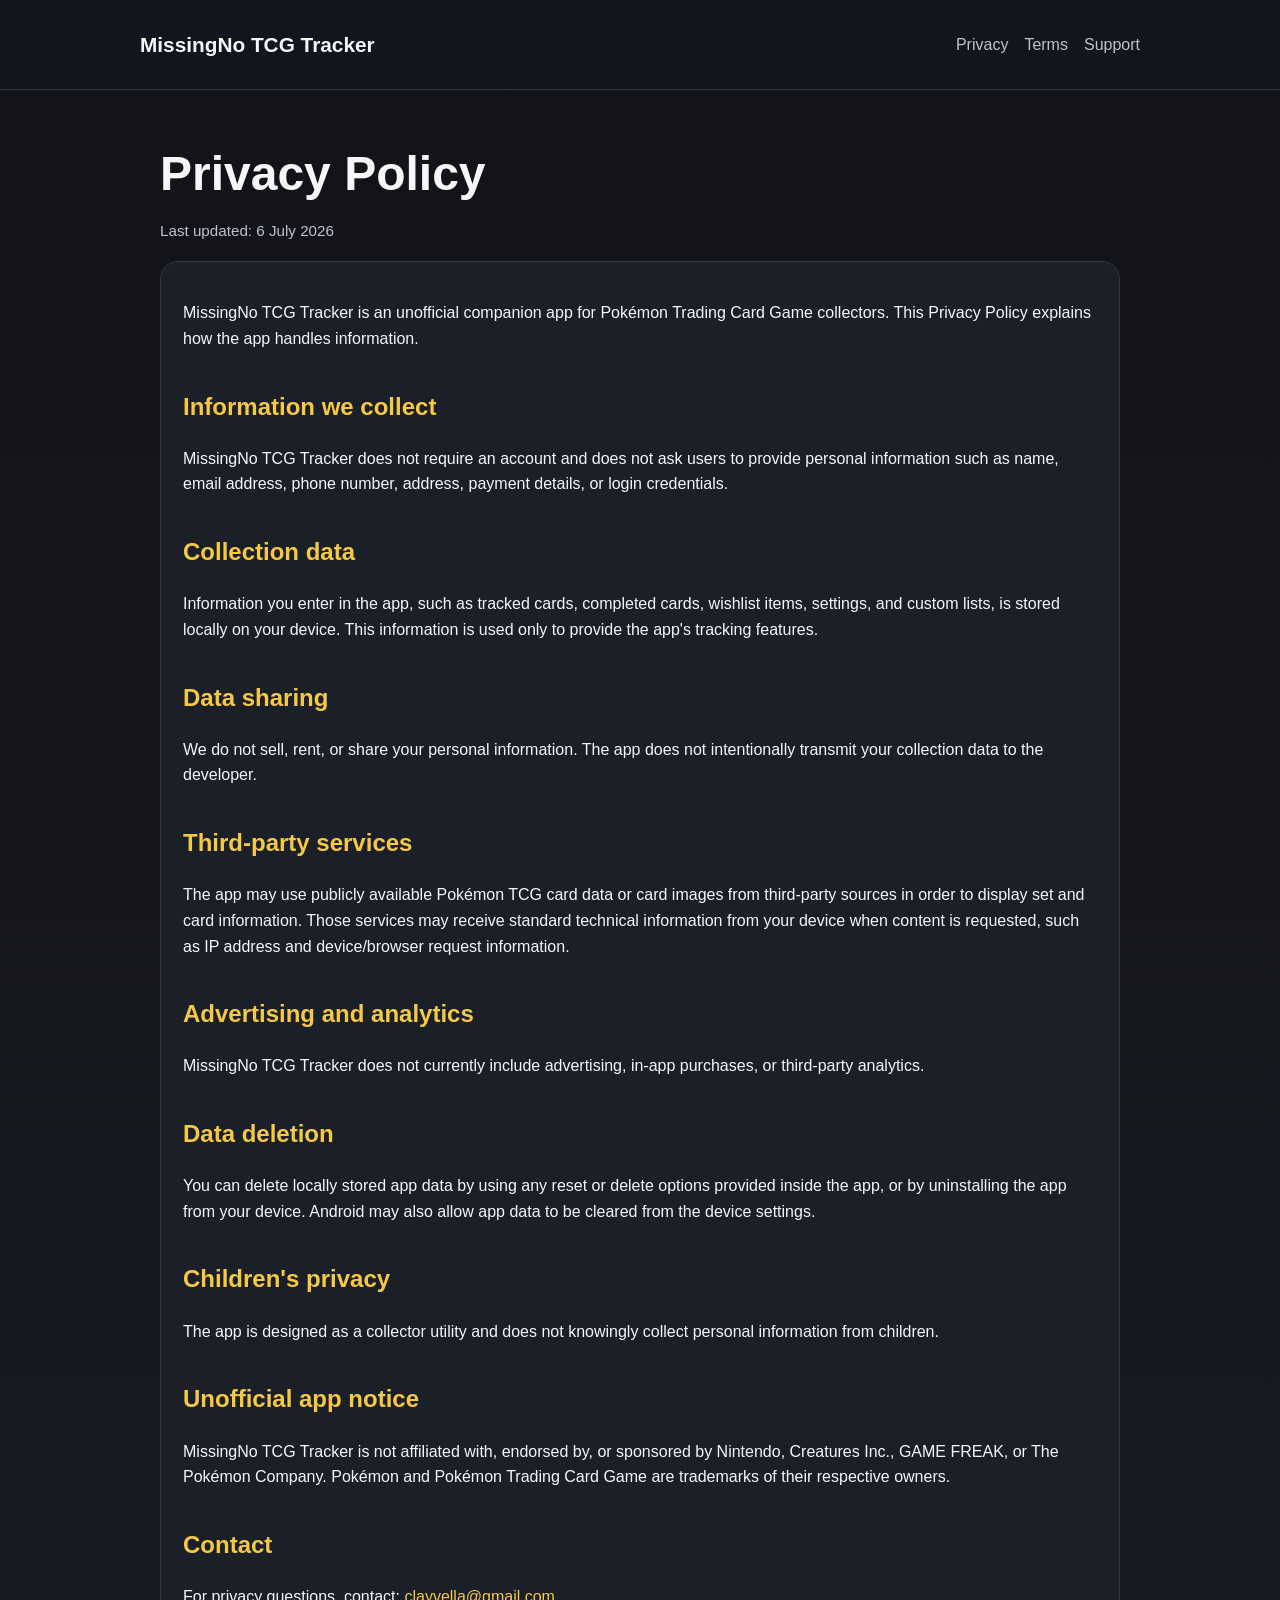
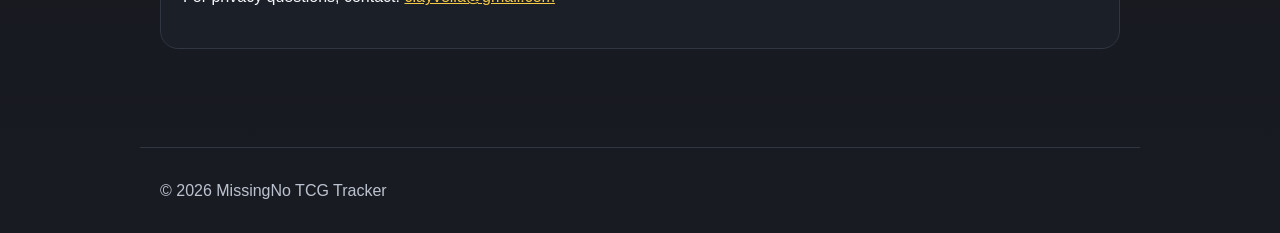
==== privacy-policy.html @ 8db65860 "Add files via upload Initial website for MissingNo TCG Tracker" ====
<!doctype html><html lang="en"><head><meta charset="utf-8"><meta name="viewport" content="width=device-width,initial-scale=1"><title>Privacy Policy - MissingNo TCG Tracker</title><link rel="stylesheet" href="styles.css"></head><body><header><nav><a class="brand" href="index.html">MissingNo TCG Tracker</a><div class="links"><a href="privacy-policy.html">Privacy</a><a href="terms.html">Terms</a><a href="support.html">Support</a></div></nav></header><main><h1>Privacy Policy</h1><p class="note">Last updated: 6 July 2026</p><div class="card"><p>MissingNo TCG Tracker is an unofficial companion app for Pokémon Trading Card Game collectors. This Privacy Policy explains how the app handles information.</p><h2>Information we collect</h2><p>MissingNo TCG Tracker does not require an account and does not ask users to provide personal information such as name, email address, phone number, address, payment details, or login credentials.</p><h2>Collection data</h2><p>Information you enter in the app, such as tracked cards, completed cards, wishlist items, settings, and custom lists, is stored locally on your device. This information is used only to provide the app's tracking features.</p><h2>Data sharing</h2><p>We do not sell, rent, or share your personal information. The app does not intentionally transmit your collection data to the developer.</p><h2>Third-party services</h2><p>The app may use publicly available Pokémon TCG card data or card images from third-party sources in order to display set and card information. Those services may receive standard technical information from your device when content is requested, such as IP address and device/browser request information.</p><h2>Advertising and analytics</h2><p>MissingNo TCG Tracker does not currently include advertising, in-app purchases, or third-party analytics.</p><h2>Data deletion</h2><p>You can delete locally stored app data by using any reset or delete options provided inside the app, or by uninstalling the app from your device. Android may also allow app data to be cleared from the device settings.</p><h2>Children's privacy</h2><p>The app is designed as a collector utility and does not knowingly collect personal information from children.</p><h2>Unofficial app notice</h2><p>MissingNo TCG Tracker is not affiliated with, endorsed by, or sponsored by Nintendo, Creatures Inc., GAME FREAK, or The Pokémon Company. Pokémon and Pokémon Trading Card Game are trademarks of their respective owners.</p><h2>Contact</h2><p>For privacy questions, contact: <a href="mailto:clayvella@gmail.com">clayvella@gmail.com</a></p></div></main><footer>© 2026 MissingNo TCG Tracker</footer></body></html>
---- styles.css ----
:root{--bg:#111318;--panel:#1b1f27;--text:#f5f7fb;--muted:#bcc3d0;--accent:#f6c945;--accent2:#e84d4d;--line:#303642}*{box-sizing:border-box}body{margin:0;font-family:Arial,Helvetica,sans-serif;background:linear-gradient(180deg,#111318,#191b22);color:var(--text);line-height:1.6}a{color:var(--accent)}header{padding:28px 20px;border-bottom:1px solid var(--line);background:#12151b;position:sticky;top:0;z-index:5}nav{max-width:1000px;margin:auto;display:flex;align-items:center;justify-content:space-between;gap:16px;flex-wrap:wrap}.brand{font-weight:800;font-size:1.3rem;color:var(--text);text-decoration:none}.links a{margin-left:16px;text-decoration:none;color:var(--muted)}.links a:hover{color:var(--accent)}main{max-width:1000px;margin:auto;padding:40px 20px}.hero{display:grid;grid-template-columns:1.1fr .9fr;gap:32px;align-items:center}.badge{display:inline-block;background:#2a2411;color:var(--accent);border:1px solid #66531a;border-radius:999px;padding:6px 12px;font-size:.9rem}h1{font-size:3rem;line-height:1.1;margin:18px 0}h2{margin-top:36px;color:var(--accent)}.lead{font-size:1.15rem;color:var(--muted)}.card{background:var(--panel);border:1px solid var(--line);border-radius:18px;padding:22px;margin:18px 0}.grid{display:grid;grid-template-columns:repeat(auto-fit,minmax(220px,1fr));gap:16px}.screens{display:grid;grid-template-columns:repeat(auto-fit,minmax(145px,1fr));gap:14px;margin-top:24px}.screens img,.phone img{width:100%;border-radius:22px;border:1px solid var(--line);box-shadow:0 10px 35px rgba(0,0,0,.35)}.phone{max-width:280px;margin:auto}.button{display:inline-block;background:var(--accent);color:#171717;text-decoration:none;font-weight:700;border-radius:12px;padding:12px 18px;margin-top:12px}.note{font-size:.95rem;color:var(--muted)}footer{max-width:1000px;margin:40px auto 0;padding:30px 20px;border-top:1px solid var(--line);color:var(--muted)}@media(max-width:760px){.hero{grid-template-columns:1fr}h1{font-size:2.2rem}.links a{margin-left:10px}}
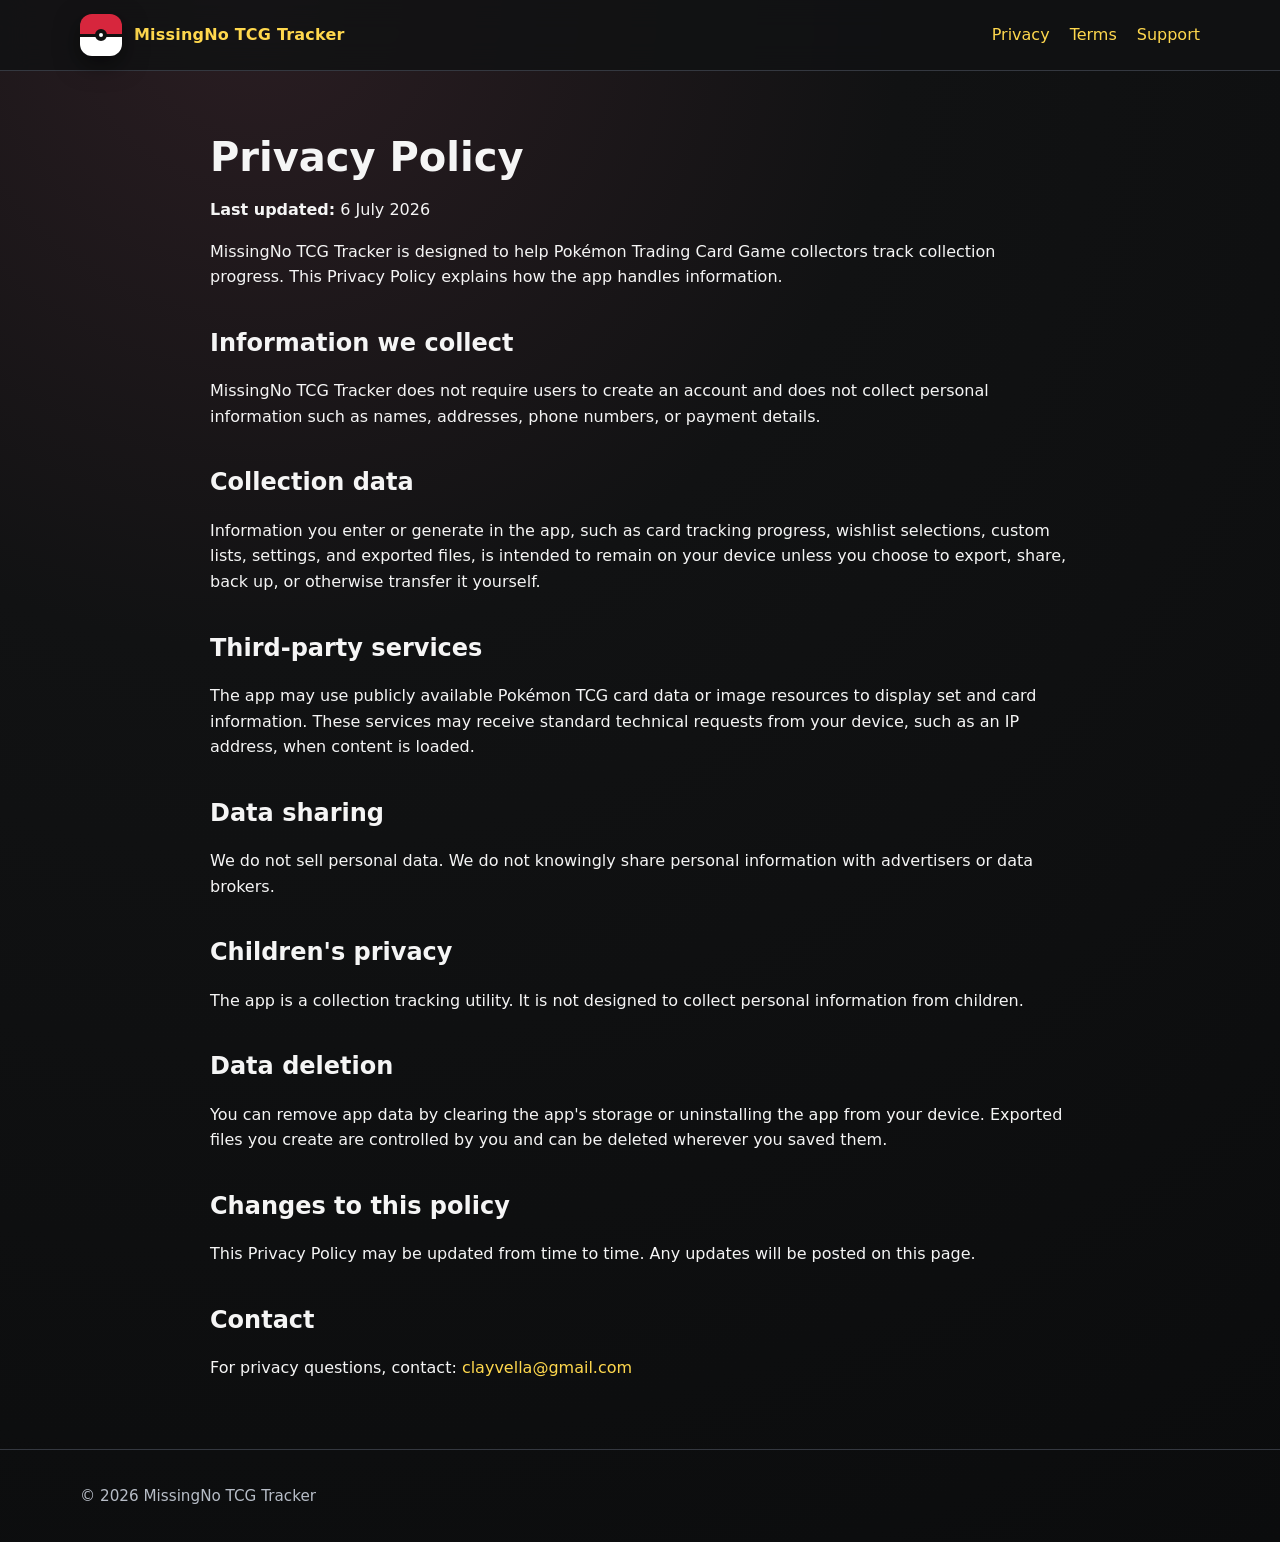
==== commit 26312740: "Add files via upload Second version" ====
--- a/privacy-policy.html
+++ b/privacy-policy.html
@@ -1 +1 @@
-<!doctype html><html lang="en"><head><meta charset="utf-8"><meta name="viewport" content="width=device-width,initial-scale=1"><title>Privacy Policy - MissingNo TCG Tracker</title><link rel="stylesheet" href="styles.css"></head><body><header><nav><a class="brand" href="index.html">MissingNo TCG Tracker</a><div class="links"><a href="privacy-policy.html">Privacy</a><a href="terms.html">Terms</a><a href="support.html">Support</a></div></nav></header><main><h1>Privacy Policy</h1><p class="note">Last updated: 6 July 2026</p><div class="card"><p>MissingNo TCG Tracker is an unofficial companion app for Pokémon Trading Card Game collectors. This Privacy Policy explains how the app handles information.</p><h2>Information we collect</h2><p>MissingNo TCG Tracker does not require an account and does not ask users to provide personal information such as name, email address, phone number, address, payment details, or login credentials.</p><h2>Collection data</h2><p>Information you enter in the app, such as tracked cards, completed cards, wishlist items, settings, and custom lists, is stored locally on your device. This information is used only to provide the app's tracking features.</p><h2>Data sharing</h2><p>We do not sell, rent, or share your personal information. The app does not intentionally transmit your collection data to the developer.</p><h2>Third-party services</h2><p>The app may use publicly available Pokémon TCG card data or card images from third-party sources in order to display set and card information. Those services may receive standard technical information from your device when content is requested, such as IP address and device/browser request information.</p><h2>Advertising and analytics</h2><p>MissingNo TCG Tracker does not currently include advertising, in-app purchases, or third-party analytics.</p><h2>Data deletion</h2><p>You can delete locally stored app data by using any reset or delete options provided inside the app, or by uninstalling the app from your device. Android may also allow app data to be cleared from the device settings.</p><h2>Children's privacy</h2><p>The app is designed as a collector utility and does not knowingly collect personal information from children.</p><h2>Unofficial app notice</h2><p>MissingNo TCG Tracker is not affiliated with, endorsed by, or sponsored by Nintendo, Creatures Inc., GAME FREAK, or The Pokémon Company. Pokémon and Pokémon Trading Card Game are trademarks of their respective owners.</p><h2>Contact</h2><p>For privacy questions, contact: <a href="mailto:clayvella@gmail.com">clayvella@gmail.com</a></p></div></main><footer>© 2026 MissingNo TCG Tracker</footer></body></html>
+<!doctype html><html lang="en"><head><meta charset="utf-8"><meta name="viewport" content="width=device-width,initial-scale=1"><title>Privacy Policy - MissingNo TCG Tracker</title><link rel="stylesheet" href="styles.css"></head><body><nav class="nav"><div class="wrap"><a class="brand" href="index.html"><span class="ball"></span><span>MissingNo TCG Tracker</span></a><div class="links"><a href="privacy-policy.html">Privacy</a><a href="terms.html">Terms</a><a href="support.html">Support</a></div></div></nav><main class="wrap legal"><h1>Privacy Policy</h1><p><strong>Last updated:</strong> 6 July 2026</p><p>MissingNo TCG Tracker is designed to help Pokémon Trading Card Game collectors track collection progress. This Privacy Policy explains how the app handles information.</p><h2>Information we collect</h2><p>MissingNo TCG Tracker does not require users to create an account and does not collect personal information such as names, addresses, phone numbers, or payment details.</p><h2>Collection data</h2><p>Information you enter or generate in the app, such as card tracking progress, wishlist selections, custom lists, settings, and exported files, is intended to remain on your device unless you choose to export, share, back up, or otherwise transfer it yourself.</p><h2>Third-party services</h2><p>The app may use publicly available Pokémon TCG card data or image resources to display set and card information. These services may receive standard technical requests from your device, such as an IP address, when content is loaded.</p><h2>Data sharing</h2><p>We do not sell personal data. We do not knowingly share personal information with advertisers or data brokers.</p><h2>Children's privacy</h2><p>The app is a collection tracking utility. It is not designed to collect personal information from children.</p><h2>Data deletion</h2><p>You can remove app data by clearing the app's storage or uninstalling the app from your device. Exported files you create are controlled by you and can be deleted wherever you saved them.</p><h2>Changes to this policy</h2><p>This Privacy Policy may be updated from time to time. Any updates will be posted on this page.</p><h2>Contact</h2><p>For privacy questions, contact: <a href="mailto:clayvella@gmail.com">clayvella@gmail.com</a></p></main><footer class="footer"><div class="wrap">© 2026 MissingNo TCG Tracker</div></footer></body></html>
--- a/styles.css
+++ b/styles.css
@@ -1 +1,4 @@
-:root{--bg:#111318;--panel:#1b1f27;--text:#f5f7fb;--muted:#bcc3d0;--accent:#f6c945;--accent2:#e84d4d;--line:#303642}*{box-sizing:border-box}body{margin:0;font-family:Arial,Helvetica,sans-serif;background:linear-gradient(180deg,#111318,#191b22);color:var(--text);line-height:1.6}a{color:var(--accent)}header{padding:28px 20px;border-bottom:1px solid var(--line);background:#12151b;position:sticky;top:0;z-index:5}nav{max-width:1000px;margin:auto;display:flex;align-items:center;justify-content:space-between;gap:16px;flex-wrap:wrap}.brand{font-weight:800;font-size:1.3rem;color:var(--text);text-decoration:none}.links a{margin-left:16px;text-decoration:none;color:var(--muted)}.links a:hover{color:var(--accent)}main{max-width:1000px;margin:auto;padding:40px 20px}.hero{display:grid;grid-template-columns:1.1fr .9fr;gap:32px;align-items:center}.badge{display:inline-block;background:#2a2411;color:var(--accent);border:1px solid #66531a;border-radius:999px;padding:6px 12px;font-size:.9rem}h1{font-size:3rem;line-height:1.1;margin:18px 0}h2{margin-top:36px;color:var(--accent)}.lead{font-size:1.15rem;color:var(--muted)}.card{background:var(--panel);border:1px solid var(--line);border-radius:18px;padding:22px;margin:18px 0}.grid{display:grid;grid-template-columns:repeat(auto-fit,minmax(220px,1fr));gap:16px}.screens{display:grid;grid-template-columns:repeat(auto-fit,minmax(145px,1fr));gap:14px;margin-top:24px}.screens img,.phone img{width:100%;border-radius:22px;border:1px solid var(--line);box-shadow:0 10px 35px rgba(0,0,0,.35)}.phone{max-width:280px;margin:auto}.button{display:inline-block;background:var(--accent);color:#171717;text-decoration:none;font-weight:700;border-radius:12px;padding:12px 18px;margin-top:12px}.note{font-size:.95rem;color:var(--muted)}footer{max-width:1000px;margin:40px auto 0;padding:30px 20px;border-top:1px solid var(--line);color:var(--muted)}@media(max-width:760px){.hero{grid-template-columns:1fr}h1{font-size:2.2rem}.links a{margin-left:10px}}
+:root{
+  --bg:#111213;--panel:#1b1d20;--panel2:#23262a;--text:#f5f5f5;--muted:#b7bdc7;--red:#d7263d;--yellow:#ffd84d;--blue:#3e92cc;--line:#343840;
+}
+*{box-sizing:border-box} body{margin:0;font-family:Inter,system-ui,-apple-system,Segoe UI,Roboto,Arial,sans-serif;background:radial-gradient(circle at 20% 0%,#2a1d22 0,#111213 35%,#0b0c0d 100%);color:var(--text);line-height:1.6} a{color:var(--yellow);text-decoration:none} a:hover{text-decoration:underline}.wrap{width:min(1120px,92vw);margin:auto}.nav{position:sticky;top:0;z-index:10;background:rgba(17,18,19,.85);backdrop-filter:blur(14px);border-bottom:1px solid var(--line)}.nav .wrap{display:flex;align-items:center;justify-content:space-between;padding:14px 0}.brand{display:flex;gap:12px;align-items:center;font-weight:800;letter-spacing:.2px}.ball{width:42px;height:42px;border-radius:12px;background:linear-gradient(#d7263d 0 47%,#111 47% 55%,#fff 55%);box-shadow:0 8px 24px #0008;position:relative}.ball:after{content:"";position:absolute;inset:15px;border-radius:50%;background:#fff;border:4px solid #111}.links{display:flex;gap:20px;flex-wrap:wrap}.hero{padding:72px 0 46px}.hero-grid{display:grid;grid-template-columns:1.05fr .95fr;gap:44px;align-items:center}.eyebrow{color:var(--yellow);font-weight:800;text-transform:uppercase;letter-spacing:.12em;font-size:.8rem}h1{font-size:clamp(2.5rem,6vw,5.5rem);line-height:.95;margin:12px 0 18px}.lead{font-size:1.22rem;color:var(--muted);max-width:650px}.cta{display:flex;gap:14px;flex-wrap:wrap;margin-top:28px}.btn{display:inline-block;padding:13px 18px;border-radius:14px;background:var(--yellow);color:#151515;font-weight:800}.btn.ghost{background:transparent;color:var(--text);border:1px solid var(--line)}.phone-row{display:flex;gap:16px;justify-content:center;align-items:end}.phone{width:min(205px,30vw);border:10px solid #050505;border-radius:34px;overflow:hidden;background:#050505;box-shadow:0 24px 60px #000b;transform:rotate(-3deg)}.phone:nth-child(2){transform:translateY(-26px) rotate(4deg)}.phone img{display:block;width:100%}.section{padding:54px 0;border-top:1px solid var(--line)}h2{font-size:clamp(1.7rem,3vw,2.6rem);margin:0 0 16px}.cards{display:grid;grid-template-columns:repeat(3,1fr);gap:18px}.card{background:linear-gradient(180deg,var(--panel),#151719);border:1px solid var(--line);border-radius:22px;padding:22px}.card h3{margin-top:0;color:var(--yellow)}.screens{display:grid;grid-template-columns:repeat(5,1fr);gap:16px}.screen{background:var(--panel);border:1px solid var(--line);border-radius:22px;padding:10px}.screen img{width:100%;border-radius:14px;display:block}.legal{max-width:860px;padding:52px 0}.legal h1{font-size:2.5rem;line-height:1.1}.legal h2{font-size:1.5rem;margin-top:34px}.footer{padding:34px 0;border-top:1px solid var(--line);color:var(--muted);font-size:.95rem}.note{background:#201a11;border:1px solid #6d5520;border-radius:18px;padding:16px;color:#f7e8b1}@media(max-width:850px){.hero-grid{grid-template-columns:1fr}.cards{grid-template-columns:1fr}.screens{grid-template-columns:repeat(2,1fr)}.links{gap:12px;font-size:.95rem}.phone{width:42vw}.phone-row{justify-content:flex-start;overflow:hidden}}
